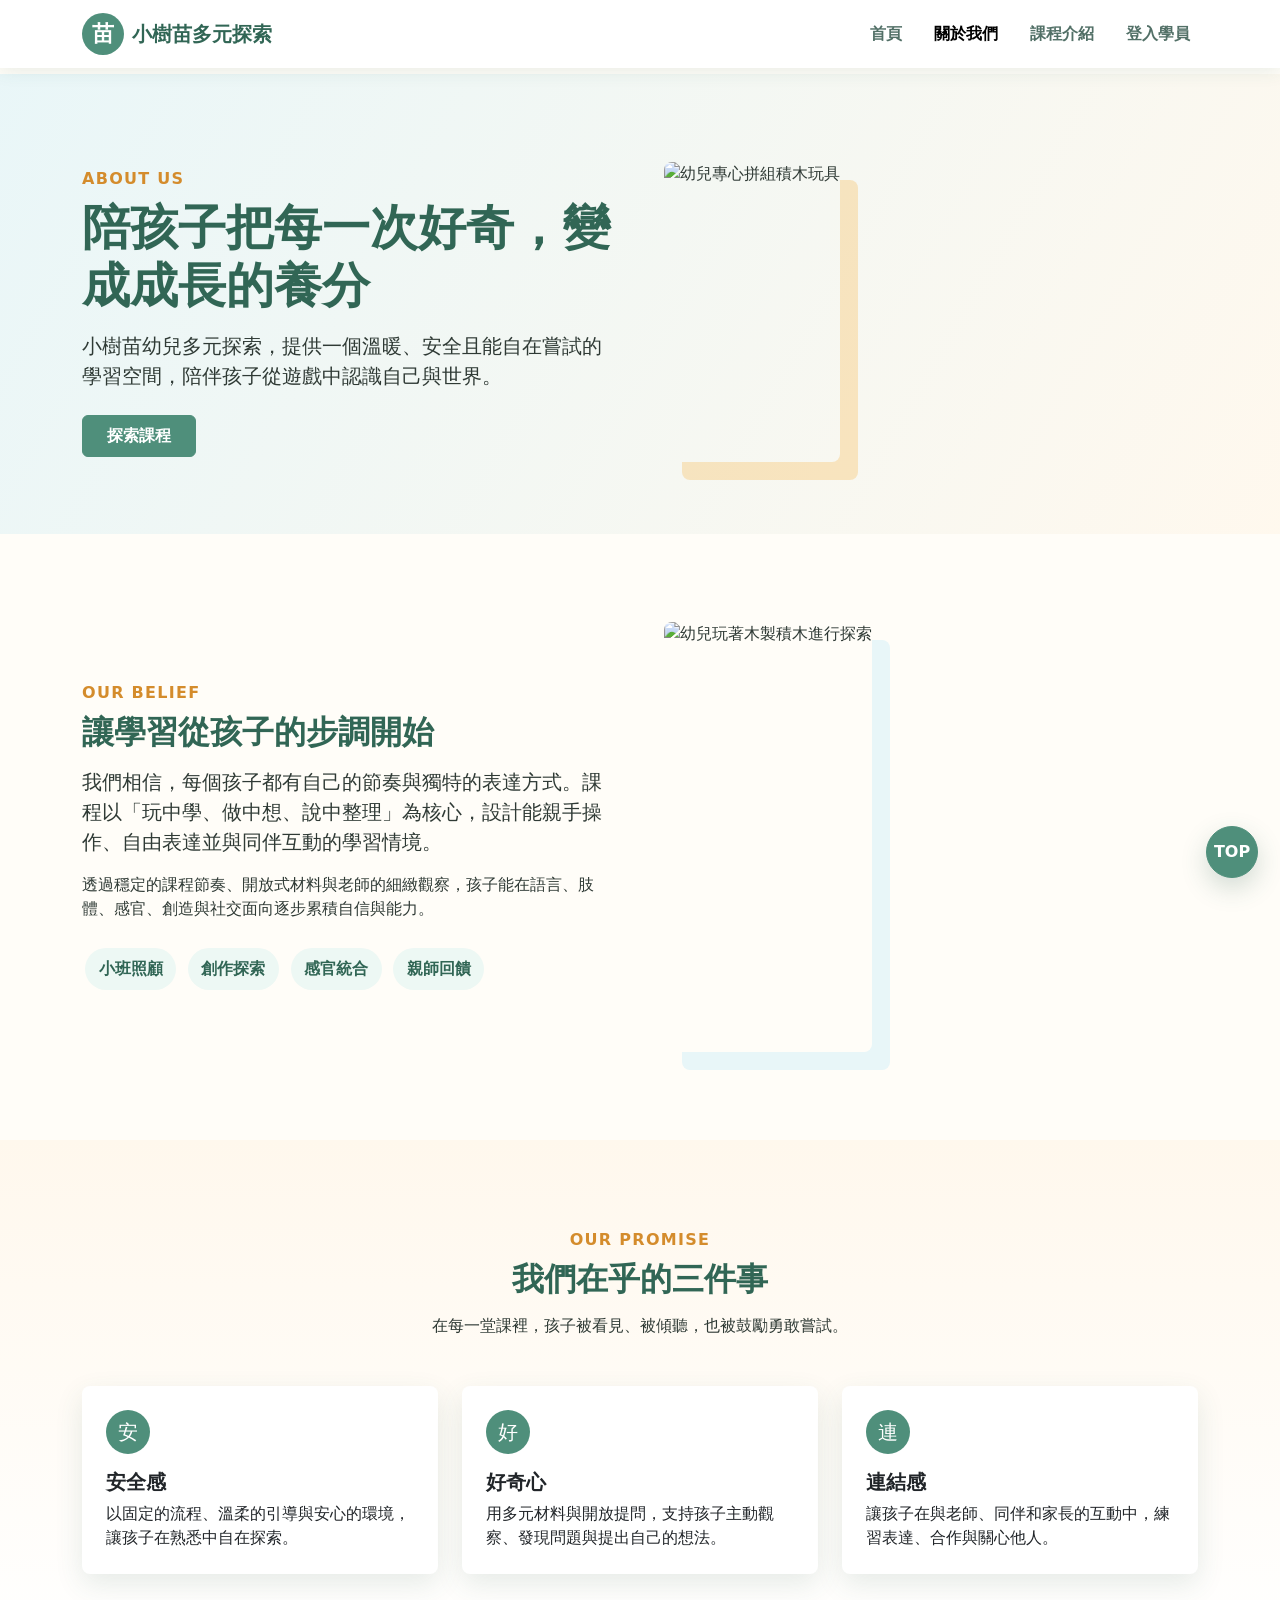
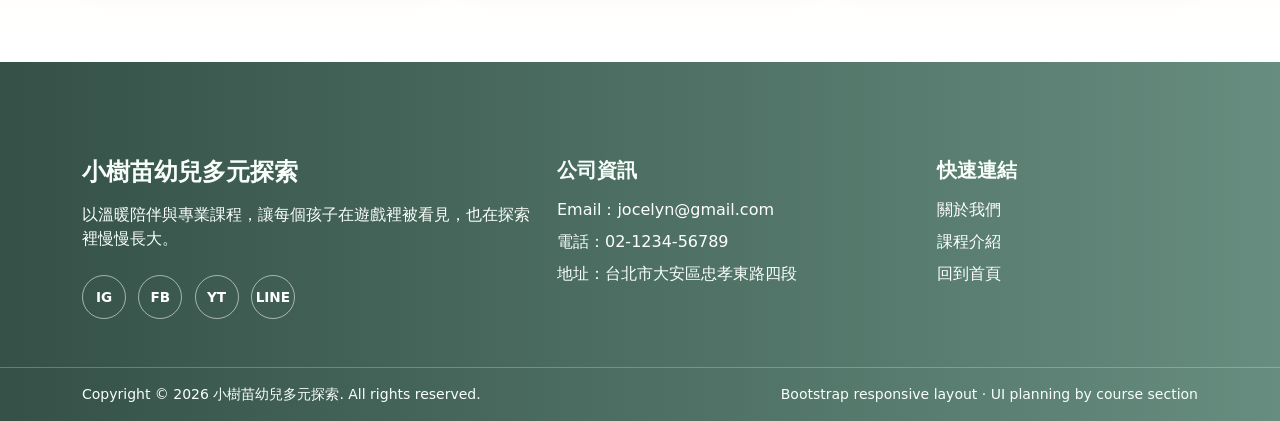
==== about.html @ bec906d2 "Add standalone about page" ====
<!doctype html>
<html lang="zh-Hant">
<head>
  <meta charset="utf-8">
  <meta name="viewport" content="width=device-width, initial-scale=1">
  <title>關於我們｜小樹苗幼兒多元探索</title>
  <link href="css/bootstrap.min.css" rel="stylesheet">
  <link href="css/style.css" rel="stylesheet">
  <!-- Google tag (gtag.js) GA4 全域頁面瀏覽追蹤 -->
  <script async src="https://www.googletagmanager.com/gtag/js?id=G-J9Q0WJL7LV"></script>
  <script>
    window.dataLayer = window.dataLayer || [];
    function gtag(){dataLayer.push(arguments);}
    gtag('js', new Date());
    gtag('config', 'G-J9Q0WJL7LV');
    gtag('config', 'AW-18338802115');
  </script>
</head>
<body id="top">
  <nav class="navbar navbar-expand-lg fixed-top">
    <div class="container">
      <a class="navbar-brand d-flex align-items-center" href="index.html">
        <span class="brand-mark">苗</span>
        小樹苗多元探索
      </a>
      <button class="navbar-toggler" type="button" data-bs-toggle="collapse" data-bs-target="#mainNav" aria-controls="mainNav" aria-expanded="false" aria-label="切換選單">
        <span class="navbar-toggler-icon"></span>
      </button>
      <div class="collapse navbar-collapse justify-content-end" id="mainNav">
        <ul class="navbar-nav gap-lg-3">
          <li class="nav-item"><a class="nav-link" href="index.html">首頁</a></li>
          <li class="nav-item"><a class="nav-link active" aria-current="page" href="about.html">關於我們</a></li>
          <li class="nav-item"><a class="nav-link" href="index.html#courses">課程介紹</a></li>
          <li class="nav-item"><a class="nav-link" href="index.html#contact">登入學員</a></li>
        </ul>
      </div>
    </div>
  </nav>

  <header class="page-hero">
    <div class="container">
      <div class="row align-items-center g-5">
        <div class="col-lg-6">
          <p class="eyebrow">ABOUT US</p>
          <h1 class="section-title display-5">陪孩子把每一次好奇，變成成長的養分</h1>
          <p class="fs-5 mb-4">小樹苗幼兒多元探索，提供一個溫暖、安全且能自在嘗試的學習空間，陪伴孩子從遊戲中認識自己與世界。</p>
          <a class="btn btn-brand px-4 py-2" href="index.html#courses">探索課程</a>
        </div>
        <div class="col-lg-6">
          <img class="page-hero-image" src="https://images.unsplash.com/photo-1485783522162-1dbb8ffcbe5b?auto=format&fit=crop&w=1200&q=80" alt="幼兒專心拼組積木玩具">
        </div>
      </div>
    </div>
  </header>

  <main>
    <section class="section-pad">
      <div class="container">
        <div class="row align-items-center g-5">
          <div class="col-lg-6 order-lg-2">
            <img class="about-img" src="https://images.unsplash.com/photo-1509676468933-c98e51205cef?auto=format&fit=crop&w=1200&q=80" alt="幼兒玩著木製積木進行探索">
          </div>
          <div class="col-lg-6 order-lg-1">
            <p class="eyebrow">OUR BELIEF</p>
            <h2 class="section-title">讓學習從孩子的步調開始</h2>
            <p class="fs-5">我們相信，每個孩子都有自己的節奏與獨特的表達方式。課程以「玩中學、做中想、說中整理」為核心，設計能親手操作、自由表達並與同伴互動的學習情境。</p>
            <p>透過穩定的課程節奏、開放式材料與老師的細緻觀察，孩子能在語言、肢體、感官、創造與社交面向逐步累積自信與能力。</p>
            <div class="mt-4">
              <span class="feature-pill">小班照顧</span>
              <span class="feature-pill">創作探索</span>
              <span class="feature-pill">感官統合</span>
              <span class="feature-pill">親師回饋</span>
            </div>
          </div>
        </div>
      </div>
    </section>

    <section class="courses section-pad">
      <div class="container">
        <div class="text-center mx-auto mb-5" style="max-width: 680px;">
          <p class="eyebrow">OUR PROMISE</p>
          <h2 class="section-title">我們在乎的三件事</h2>
          <p>在每一堂課裡，孩子被看見、被傾聽，也被鼓勵勇敢嘗試。</p>
        </div>
        <div class="row g-4">
          <div class="col-md-4">
            <article class="card course-card">
              <div class="card-body p-4">
                <span class="course-icon">安</span>
                <h3 class="h5 fw-bold">安全感</h3>
                <p class="card-text mb-0">以固定的流程、溫柔的引導與安心的環境，讓孩子在熟悉中自在探索。</p>
              </div>
            </article>
          </div>
          <div class="col-md-4">
            <article class="card course-card">
              <div class="card-body p-4">
                <span class="course-icon">好</span>
                <h3 class="h5 fw-bold">好奇心</h3>
                <p class="card-text mb-0">用多元材料與開放提問，支持孩子主動觀察、發現問題與提出自己的想法。</p>
              </div>
            </article>
          </div>
          <div class="col-md-4">
            <article class="card course-card">
              <div class="card-body p-4">
                <span class="course-icon">連</span>
                <h3 class="h5 fw-bold">連結感</h3>
                <p class="card-text mb-0">讓孩子在與老師、同伴和家長的互動中，練習表達、合作與關心他人。</p>
              </div>
            </article>
          </div>
        </div>
      </div>
    </section>
  </main>

  <footer id="contact" class="pt-5">
    <div class="container py-5">
      <div class="row g-4">
        <div class="col-lg-5">
          <h2 class="h4 fw-bold mb-3">小樹苗幼兒多元探索</h2>
          <p class="mb-4">以溫暖陪伴與專業課程，讓每個孩子在遊戲裡被看見，也在探索裡慢慢長大。</p>
          <a class="social-link" href="https://www.facebook.com/drakelin2019/" target="_blank" rel="noopener noreferrer" aria-label="Instagram">IG</a>
          <a class="social-link" href="https://www.facebook.com/drakelin2019/" target="_blank" rel="noopener noreferrer" aria-label="Facebook">FB</a>
          <a class="social-link" href="https://www.youtube.com/@%E9%98%BF%E4%B8%80%E8%80%81%E5%B8%AB%E5%B0%8F%E6%95%99%E5%AE%A4" target="_blank" rel="noopener noreferrer" aria-label="YouTube">YT</a>
          <a class="social-link" href="https://www.facebook.com/drakelin2019/" target="_blank" rel="noopener noreferrer" aria-label="LINE">LINE</a>
        </div>
        <div class="col-lg-4">
          <h3 class="h5 fw-bold mb-3">公司資訊</h3>
          <p class="mb-2">Email：<a href="mailto:jocelyn@gmail.com">jocelyn@gmail.com</a></p>
          <p class="mb-2">電話：<a href="tel:02123456789">02-1234-56789</a></p>
          <p class="mb-0">地址：台北市大安區忠孝東路四段</p>
        </div>
        <div class="col-lg-3">
          <h3 class="h5 fw-bold mb-3">快速連結</h3>
          <p class="mb-2"><a href="about.html">關於我們</a></p>
          <p class="mb-2"><a href="index.html#courses">課程介紹</a></p>
          <p class="mb-0"><a href="index.html">回到首頁</a></p>
        </div>
      </div>
    </div>
    <div class="border-top border-light border-opacity-25 py-3">
      <div class="container d-flex flex-column flex-md-row justify-content-between gap-2 small">
        <span>Copyright © 2026 小樹苗幼兒多元探索. All rights reserved.</span>
        <span>Bootstrap responsive layout · UI planning by course section</span>
      </div>
    </div>
  </footer>

  <a class="btn btn-brand back-top d-inline-flex align-items-center justify-content-center" href="#top" aria-label="回到上方">TOP</a>

  <script src="js/bootstrap.bundle.min.js"></script>
</body>
</html>
---- css/style.css ----
:root {
  --brand: #4f8f7b;
  --brand-dark: #316655;
  --accent: #f6bd60;
  --soft: #fff8ed;
  --sky: #e8f6f8;
  --ink: #2f3a35;
}

body {
  color: var(--ink);
  font-family: "Noto Sans TC", "Microsoft JhengHei", system-ui, sans-serif;
  background: #fffdf8;
}

.navbar {
  background: rgba(255, 255, 255, .94);
  box-shadow: 0 2px 18px rgba(49, 102, 85, .12);
  backdrop-filter: blur(10px);
}

.navbar-brand {
  color: var(--brand-dark);
  font-weight: 800;
  letter-spacing: 0;
}

.brand-mark {
  display: inline-grid;
  width: 42px;
  height: 42px;
  place-items: center;
  color: #fff;
  background: var(--brand);
  border-radius: 50%;
  margin-right: .5rem;
  font-size: 1.35rem;
  font-weight: 900;
}

.nav-link {
  color: #527067;
  font-weight: 700;
}

.nav-link:hover,
.nav-link:focus {
  color: var(--brand-dark);
}

.hero-carousel {
  margin-top: 74px;
}

.page-hero {
  margin-top: 74px;
  padding: 88px 0 72px;
  background: linear-gradient(120deg, rgba(232, 246, 248, .95), rgba(255, 248, 237, .92));
}

.page-hero-image {
  width: 100%;
  min-height: 300px;
  object-fit: cover;
  border-radius: 8px;
  box-shadow: 18px 18px 0 rgba(246, 189, 96, .35);
}

.carousel-item {
  min-height: 520px;
  background: #daeef1;
}

.carousel-item img {
  height: 520px;
  object-fit: cover;
  filter: saturate(.98) brightness(.9);
}

.carousel-caption {
  right: auto;
  left: 8%;
  bottom: 4rem;
  max-width: 560px;
  text-align: left;
  text-shadow: 0 2px 18px rgba(0, 0, 0, .32);
}

.carousel-caption h1,
.carousel-caption h2 {
  font-weight: 900;
  line-height: 1.18;
}

.section-pad {
  padding: 88px 0;
}

.section-title {
  color: var(--brand-dark);
  font-weight: 900;
  margin-bottom: 1rem;
}

.eyebrow {
  color: #d48c2c;
  font-weight: 800;
  letter-spacing: .08em;
  margin-bottom: .5rem;
}

.about-img {
  width: 100%;
  min-height: 430px;
  object-fit: cover;
  border-radius: 8px;
  box-shadow: 18px 18px 0 var(--sky);
}

.feature-pill {
  display: inline-flex;
  align-items: center;
  gap: .45rem;
  padding: .55rem .85rem;
  color: var(--brand-dark);
  background: #edf8f4;
  border-radius: 999px;
  font-weight: 700;
  margin: .2rem;
}

.courses {
  background: linear-gradient(180deg, var(--soft), #ffffff);
}

.course-card {
  height: 100%;
  overflow: hidden;
  border: 0;
  border-radius: 8px;
  box-shadow: 0 10px 28px rgba(49, 102, 85, .12);
  transition: transform .2s ease, box-shadow .2s ease;
}

.course-card:hover {
  transform: translateY(-4px);
  box-shadow: 0 16px 34px rgba(49, 102, 85, .16);
}

.course-card img {
  height: 230px;
  object-fit: cover;
}

.course-icon {
  display: inline-grid;
  width: 44px;
  height: 44px;
  place-items: center;
  color: #fff;
  background: var(--brand);
  border-radius: 50%;
  font-size: 1.25rem;
  margin-bottom: 1rem;
}

.btn-brand {
  color: #fff;
  background: var(--brand);
  border-color: var(--brand);
  font-weight: 800;
}

.btn-brand:hover,
.btn-brand:focus {
  color: #fff;
  background: var(--brand-dark);
  border-color: var(--brand-dark);
}

footer {
  color: #f8fffb;
  background:
    linear-gradient(90deg, rgba(31, 62, 52, .9), rgba(49, 102, 85, .74)),
    url("https://images.unsplash.com/photo-1596464716127-f2a82984de30?auto=format&fit=crop&w=1800&q=80") center/cover;
}

footer a {
  color: #fff;
  text-decoration: none;
}

footer a:hover {
  color: #ffe1a3;
}

.social-link {
  display: inline-grid;
  width: 44px;
  height: 44px;
  place-items: center;
  margin-right: .45rem;
  color: #fff;
  border: 1px solid rgba(255, 255, 255, .55);
  border-radius: 50%;
  font-size: .85rem;
  font-weight: 900;
}

.back-top {
  position: fixed;
  right: 22px;
  bottom: 22px;
  z-index: 20;
  width: 52px;
  height: 52px;
  border-radius: 50%;
  box-shadow: 0 10px 26px rgba(49, 102, 85, .22);
}

@media (max-width: 767.98px) {
  .hero-carousel {
    margin-top: 66px;
  }

  .page-hero {
    margin-top: 66px;
    padding: 64px 0 52px;
  }

  .carousel-item,
  .carousel-item img {
    height: 430px;
  }

  .carousel-caption {
    left: 1.5rem;
    right: 1.5rem;
    bottom: 2rem;
  }

  .carousel-caption h1,
  .carousel-caption h2 {
    font-size: 2rem;
  }

  .section-pad {
    padding: 64px 0;
  }

  .about-img {
    min-height: 320px;
    box-shadow: 10px 10px 0 var(--sky);
  }
}

/* 引入外部可愛風圓潤字體 */
@import url('https://fonts.googleapis.com/css2?family=Kosugi+Maru&display=swap');

a.btnstyle {
  /* 基礎設定 */
  display: inline-flex;
  align-items: center;
  justify-content: center;
  text-decoration: none;
  cursor: pointer;
  
  /* 顏色與圓角（改為可愛糖果藍） */
  color: 	#000;
  background-color: #4fc3f7;       /* 溫和、亮麗的糖果粉藍 */
  border: none;
  border-radius: 25px;             /* 完美半圓形比例 */
  
  /* 字體與留白（維持縮小版尺寸） */
  font-family: 'Kosugi+Maru', sans-serif;
  font-size: 13px;
  font-weight: 700;
  letter-spacing: 1px;
  padding: 8px 18px;               /* 輕巧小按鈕尺寸 */
  
  /* 立體感深藍陰影 */
  box-shadow: 0 3px 0px #0288d1,   /* 搭配糖果藍的深寶藍陰影 */
              0 4px 8px rgba(79, 195, 247, 0.3); 
  
  /* 轉場動畫 */
  transition: all 0.2s ease-out;
}

/* 購物車圖示微調 */
a.btnstyle .icon {
  margin-right: 6px;
  font-size: 15px;
}

/* 滑鼠懸停效果 */
a.btnstyle:hover {
  background-color: #81d4fa;       /* 懸停時，變成更輕盈的淺天藍 */
  transform: translateY(-2px);     /* 向上微幅彈起 */
  box-shadow: 0 5px 0px #0288d1,   /* 陰影隨之拉長 */
              0 8px 12px rgba(79, 195, 247, 0.4); 
}

/* 滑鼠點擊效果 */
a.btnstyle:active {
  transform: translateY(2px);      /* 按壓下陷 */
  box-shadow: 0 1px 0px #0288d1,   /* 陰影幾乎貼平 */
              0 2px 5px rgba(79, 195, 247, 0.2);
  transition: all 0.1s ease-out;
}
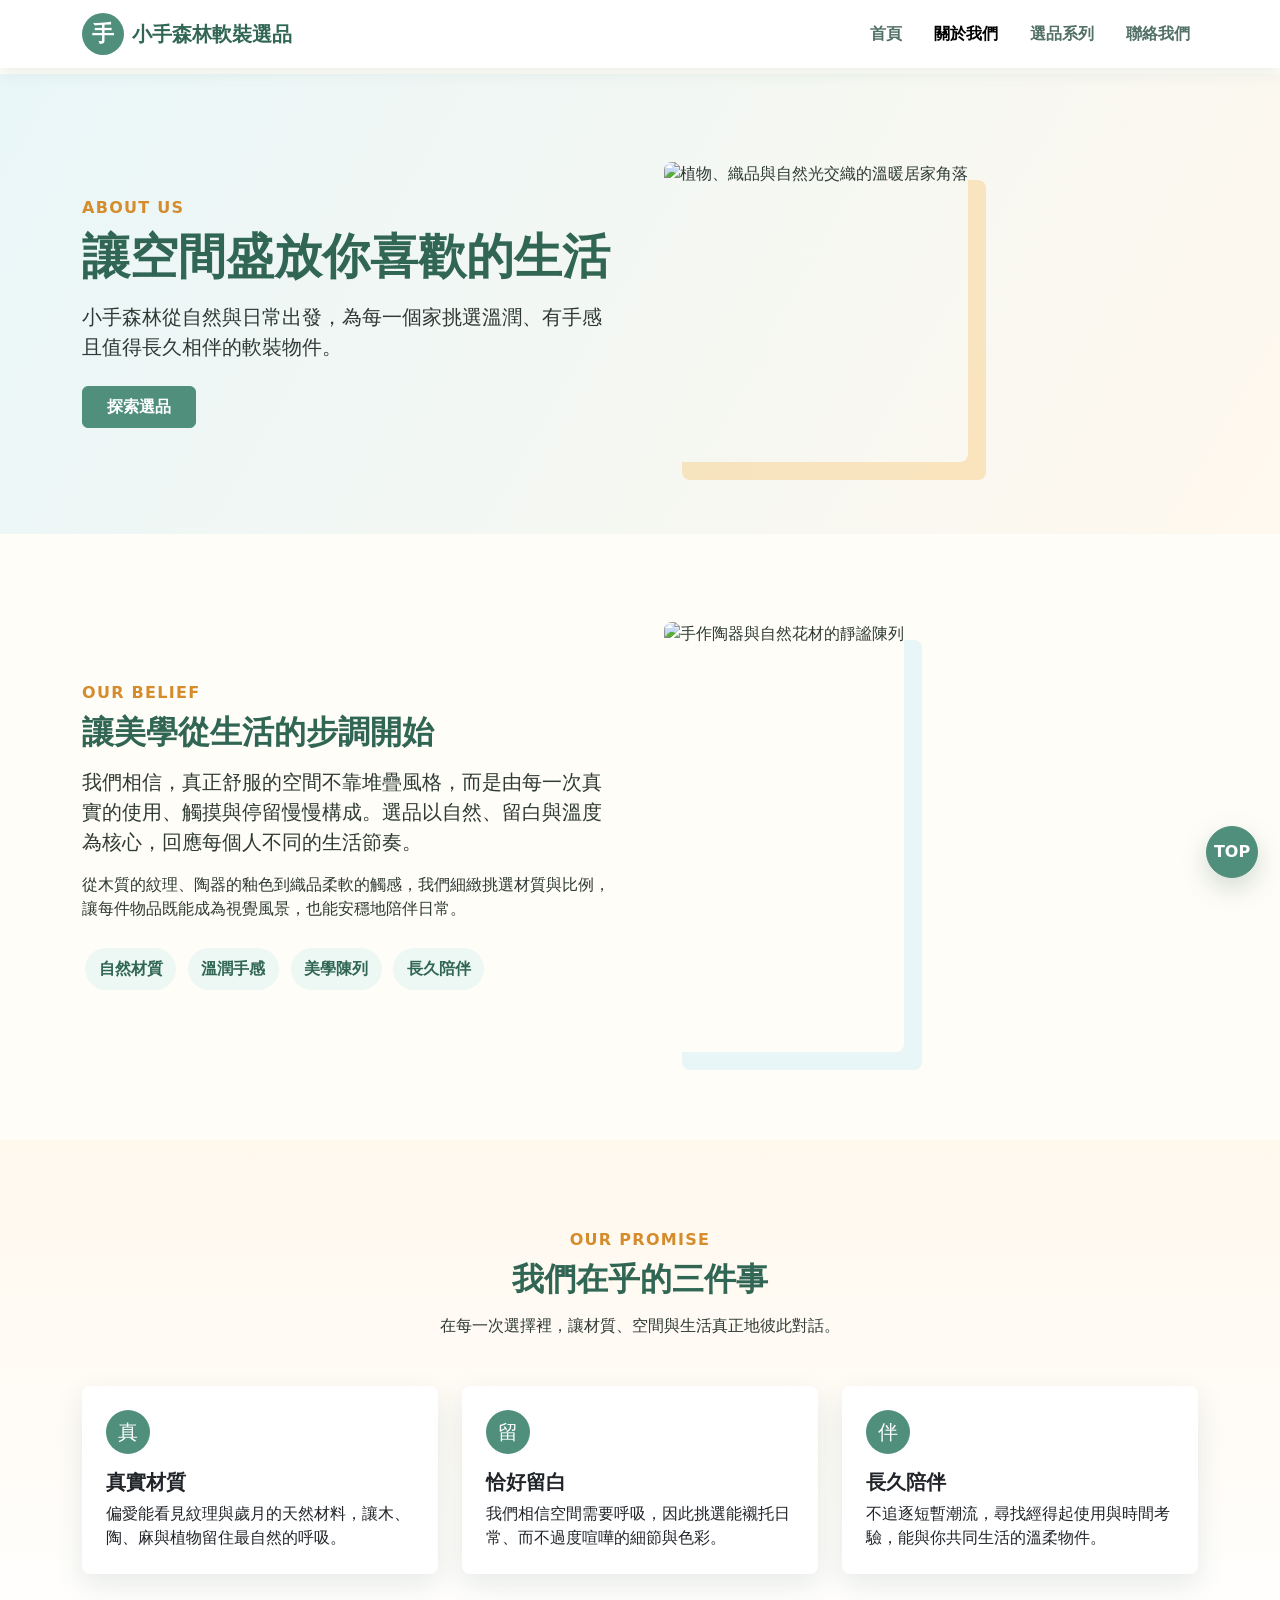
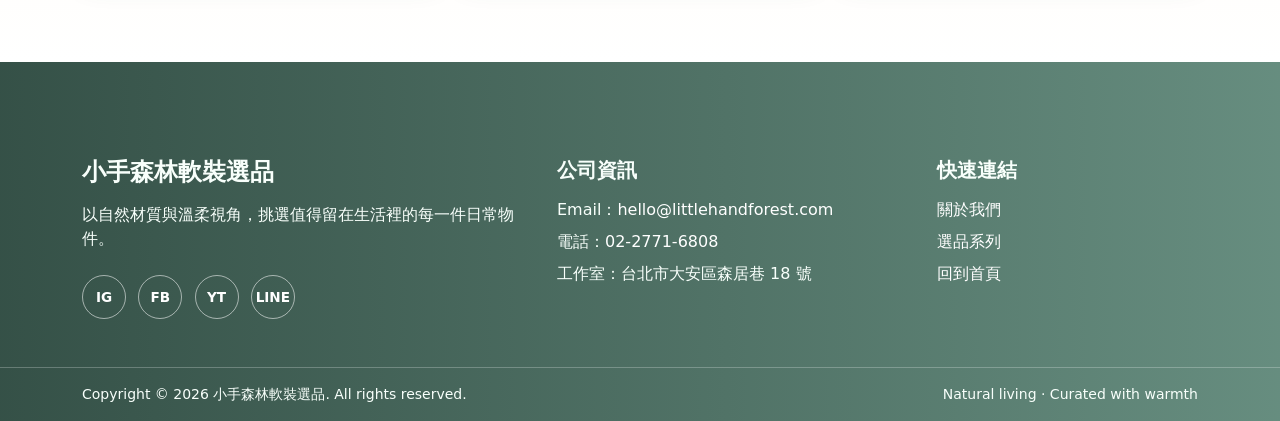
==== commit 452dcf94: "更新小手森林軟裝選品網站內容" ====
--- a/about.html
+++ b/about.html
@@ -3,7 +3,7 @@
 <head>
   <meta charset="utf-8">
   <meta name="viewport" content="width=device-width, initial-scale=1">
-  <title>關於我們｜小樹苗幼兒多元探索</title>
+  <title>關於我們｜小手森林軟裝選品</title>
   <link href="css/bootstrap.min.css" rel="stylesheet">
   <link href="css/style.css" rel="stylesheet">
   <!-- Google tag (gtag.js) GA4 全域頁面瀏覽追蹤 -->
@@ -20,8 +20,8 @@
   <nav class="navbar navbar-expand-lg fixed-top">
     <div class="container">
       <a class="navbar-brand d-flex align-items-center" href="index.html">
-        <span class="brand-mark">苗</span>
-        小樹苗多元探索
+        <span class="brand-mark">手</span>
+        小手森林軟裝選品
       </a>
       <button class="navbar-toggler" type="button" data-bs-toggle="collapse" data-bs-target="#mainNav" aria-controls="mainNav" aria-expanded="false" aria-label="切換選單">
         <span class="navbar-toggler-icon"></span>
@@ -30,8 +30,8 @@
         <ul class="navbar-nav gap-lg-3">
           <li class="nav-item"><a class="nav-link" href="index.html">首頁</a></li>
           <li class="nav-item"><a class="nav-link active" aria-current="page" href="about.html">關於我們</a></li>
-          <li class="nav-item"><a class="nav-link" href="index.html#courses">課程介紹</a></li>
-          <li class="nav-item"><a class="nav-link" href="index.html#contact">登入學員</a></li>
+          <li class="nav-item"><a class="nav-link" href="index.html#courses">選品系列</a></li>
+          <li class="nav-item"><a class="nav-link" href="index.html#contact">聯絡我們</a></li>
         </ul>
       </div>
     </div>
@@ -42,12 +42,12 @@
       <div class="row align-items-center g-5">
         <div class="col-lg-6">
           <p class="eyebrow">ABOUT US</p>
-          <h1 class="section-title display-5">陪孩子把每一次好奇，變成成長的養分</h1>
-          <p class="fs-5 mb-4">小樹苗幼兒多元探索，提供一個溫暖、安全且能自在嘗試的學習空間，陪伴孩子從遊戲中認識自己與世界。</p>
-          <a class="btn btn-brand px-4 py-2" href="index.html#courses">探索課程</a>
+          <h1 class="section-title display-5">讓空間盛放你喜歡的生活</h1>
+          <p class="fs-5 mb-4">小手森林從自然與日常出發，為每一個家挑選溫潤、有手感且值得長久相伴的軟裝物件。</p>
+          <a class="btn btn-brand px-4 py-2" href="index.html#courses">探索選品</a>
         </div>
         <div class="col-lg-6">
-          <img class="page-hero-image" src="https://images.unsplash.com/photo-1485783522162-1dbb8ffcbe5b?auto=format&fit=crop&w=1200&q=80" alt="幼兒專心拼組積木玩具">
+          <img class="page-hero-image" src="https://images.unsplash.com/photo-1618221195710-dd6b41faaea6?auto=format&fit=crop&w=1200&q=80" alt="植物、織品與自然光交織的溫暖居家角落">
         </div>
       </div>
     </div>
@@ -58,18 +58,18 @@
       <div class="container">
         <div class="row align-items-center g-5">
           <div class="col-lg-6 order-lg-2">
-            <img class="about-img" src="https://images.unsplash.com/photo-1509676468933-c98e51205cef?auto=format&fit=crop&w=1200&q=80" alt="幼兒玩著木製積木進行探索">
+            <img class="about-img" src="https://images.unsplash.com/photo-1610701596007-11502861dcfa?auto=format&fit=crop&w=1200&q=80" alt="手作陶器與自然花材的靜謐陳列">
           </div>
           <div class="col-lg-6 order-lg-1">
             <p class="eyebrow">OUR BELIEF</p>
-            <h2 class="section-title">讓學習從孩子的步調開始</h2>
-            <p class="fs-5">我們相信，每個孩子都有自己的節奏與獨特的表達方式。課程以「玩中學、做中想、說中整理」為核心，設計能親手操作、自由表達並與同伴互動的學習情境。</p>
-            <p>透過穩定的課程節奏、開放式材料與老師的細緻觀察，孩子能在語言、肢體、感官、創造與社交面向逐步累積自信與能力。</p>
+            <h2 class="section-title">讓美學從生活的步調開始</h2>
+            <p class="fs-5">我們相信，真正舒服的空間不靠堆疊風格，而是由每一次真實的使用、觸摸與停留慢慢構成。選品以自然、留白與溫度為核心，回應每個人不同的生活節奏。</p>
+            <p>從木質的紋理、陶器的釉色到織品柔軟的觸感，我們細緻挑選材質與比例，讓每件物品既能成為視覺風景，也能安穩地陪伴日常。</p>
             <div class="mt-4">
-              <span class="feature-pill">小班照顧</span>
-              <span class="feature-pill">創作探索</span>
-              <span class="feature-pill">感官統合</span>
-              <span class="feature-pill">親師回饋</span>
+              <span class="feature-pill">自然材質</span>
+              <span class="feature-pill">溫潤手感</span>
+              <span class="feature-pill">美學陳列</span>
+              <span class="feature-pill">長久陪伴</span>
             </div>
           </div>
         </div>
@@ -81,33 +81,33 @@
         <div class="text-center mx-auto mb-5" style="max-width: 680px;">
           <p class="eyebrow">OUR PROMISE</p>
           <h2 class="section-title">我們在乎的三件事</h2>
-          <p>在每一堂課裡，孩子被看見、被傾聽，也被鼓勵勇敢嘗試。</p>
+          <p>在每一次選擇裡，讓材質、空間與生活真正地彼此對話。</p>
         </div>
         <div class="row g-4">
           <div class="col-md-4">
             <article class="card course-card">
               <div class="card-body p-4">
-                <span class="course-icon">安</span>
-                <h3 class="h5 fw-bold">安全感</h3>
-                <p class="card-text mb-0">以固定的流程、溫柔的引導與安心的環境，讓孩子在熟悉中自在探索。</p>
+                <span class="course-icon">真</span>
+                <h3 class="h5 fw-bold">真實材質</h3>
+                <p class="card-text mb-0">偏愛能看見紋理與歲月的天然材料，讓木、陶、麻與植物留住最自然的呼吸。</p>
               </div>
             </article>
           </div>
           <div class="col-md-4">
             <article class="card course-card">
               <div class="card-body p-4">
-                <span class="course-icon">好</span>
-                <h3 class="h5 fw-bold">好奇心</h3>
-                <p class="card-text mb-0">用多元材料與開放提問，支持孩子主動觀察、發現問題與提出自己的想法。</p>
+                <span class="course-icon">留</span>
+                <h3 class="h5 fw-bold">恰好留白</h3>
+                <p class="card-text mb-0">我們相信空間需要呼吸，因此挑選能襯托日常、而不過度喧嘩的細節與色彩。</p>
               </div>
             </article>
           </div>
           <div class="col-md-4">
             <article class="card course-card">
               <div class="card-body p-4">
-                <span class="course-icon">連</span>
-                <h3 class="h5 fw-bold">連結感</h3>
-                <p class="card-text mb-0">讓孩子在與老師、同伴和家長的互動中，練習表達、合作與關心他人。</p>
+                <span class="course-icon">伴</span>
+                <h3 class="h5 fw-bold">長久陪伴</h3>
+                <p class="card-text mb-0">不追逐短暫潮流，尋找經得起使用與時間考驗，能與你共同生活的溫柔物件。</p>
               </div>
             </article>
           </div>
@@ -120,8 +120,8 @@
     <div class="container py-5">
       <div class="row g-4">
         <div class="col-lg-5">
-          <h2 class="h4 fw-bold mb-3">小樹苗幼兒多元探索</h2>
-          <p class="mb-4">以溫暖陪伴與專業課程，讓每個孩子在遊戲裡被看見，也在探索裡慢慢長大。</p>
+          <h2 class="h4 fw-bold mb-3">小手森林軟裝選品</h2>
+          <p class="mb-4">以自然材質與溫柔視角，挑選值得留在生活裡的每一件日常物件。</p>
           <a class="social-link" href="https://www.facebook.com/drakelin2019/" target="_blank" rel="noopener noreferrer" aria-label="Instagram">IG</a>
           <a class="social-link" href="https://www.facebook.com/drakelin2019/" target="_blank" rel="noopener noreferrer" aria-label="Facebook">FB</a>
           <a class="social-link" href="https://www.youtube.com/@%E9%98%BF%E4%B8%80%E8%80%81%E5%B8%AB%E5%B0%8F%E6%95%99%E5%AE%A4" target="_blank" rel="noopener noreferrer" aria-label="YouTube">YT</a>
@@ -129,22 +129,22 @@
         </div>
         <div class="col-lg-4">
           <h3 class="h5 fw-bold mb-3">公司資訊</h3>
-          <p class="mb-2">Email：<a href="mailto:jocelyn@gmail.com">jocelyn@gmail.com</a></p>
-          <p class="mb-2">電話：<a href="tel:02123456789">02-1234-56789</a></p>
-          <p class="mb-0">地址：台北市大安區忠孝東路四段</p>
+          <p class="mb-2">Email：<a href="mailto:hello@littlehandforest.com">hello@littlehandforest.com</a></p>
+          <p class="mb-2">電話：<a href="tel:0227716808">02-2771-6808</a></p>
+          <p class="mb-0">工作室：台北市大安區森居巷 18 號</p>
         </div>
         <div class="col-lg-3">
           <h3 class="h5 fw-bold mb-3">快速連結</h3>
           <p class="mb-2"><a href="about.html">關於我們</a></p>
-          <p class="mb-2"><a href="index.html#courses">課程介紹</a></p>
+          <p class="mb-2"><a href="index.html#courses">選品系列</a></p>
           <p class="mb-0"><a href="index.html">回到首頁</a></p>
         </div>
       </div>
     </div>
     <div class="border-top border-light border-opacity-25 py-3">
       <div class="container d-flex flex-column flex-md-row justify-content-between gap-2 small">
-        <span>Copyright © 2026 小樹苗幼兒多元探索. All rights reserved.</span>
-        <span>Bootstrap responsive layout · UI planning by course section</span>
+        <span>Copyright © 2026 小手森林軟裝選品. All rights reserved.</span>
+        <span>Natural living · Curated with warmth</span>
       </div>
     </div>
   </footer>
--- a/css/style.css
+++ b/css/style.css
@@ -182,7 +182,7 @@
   color: #f8fffb;
   background:
     linear-gradient(90deg, rgba(31, 62, 52, .9), rgba(49, 102, 85, .74)),
-    url("https://images.unsplash.com/photo-1596464716127-f2a82984de30?auto=format&fit=crop&w=1800&q=80") center/cover;
+    url("https://images.unsplash.com/photo-1610701596007-11502861dcfa?auto=format&fit=crop&w=1800&q=80") center/cover;
 }
 
 footer a {
@@ -307,3 +307,22 @@
               0 2px 5px rgba(79, 195, 247, 0.2);
   transition: all 0.1s ease-out;
 }
+/* 客製化 LINE 按鈕：圓角軟調風格，完美融入網頁綠色系 */
+.btn-line-custom {
+  background-color: #06c755;
+  color: #ffffff;
+  border-radius: 50rem; /* 膠囊圓角，與下方 feature-pill 視覺呼應 */
+  padding: 0.35rem 0.9rem;
+  font-size: 0.875rem;
+  font-weight: 500;
+  text-decoration: none;
+  box-shadow: 0 2px 6px rgba(6, 199, 85, 0.2);
+  transition: all 0.2s ease-in-out;
+}
+
+.btn-line-custom:hover {
+  background-color: #05b34c;
+  color: #ffffff;
+  transform: translateY(-1px);
+  box-shadow: 0 4px 10px rgba(6, 199, 85, 0.3);
+}
